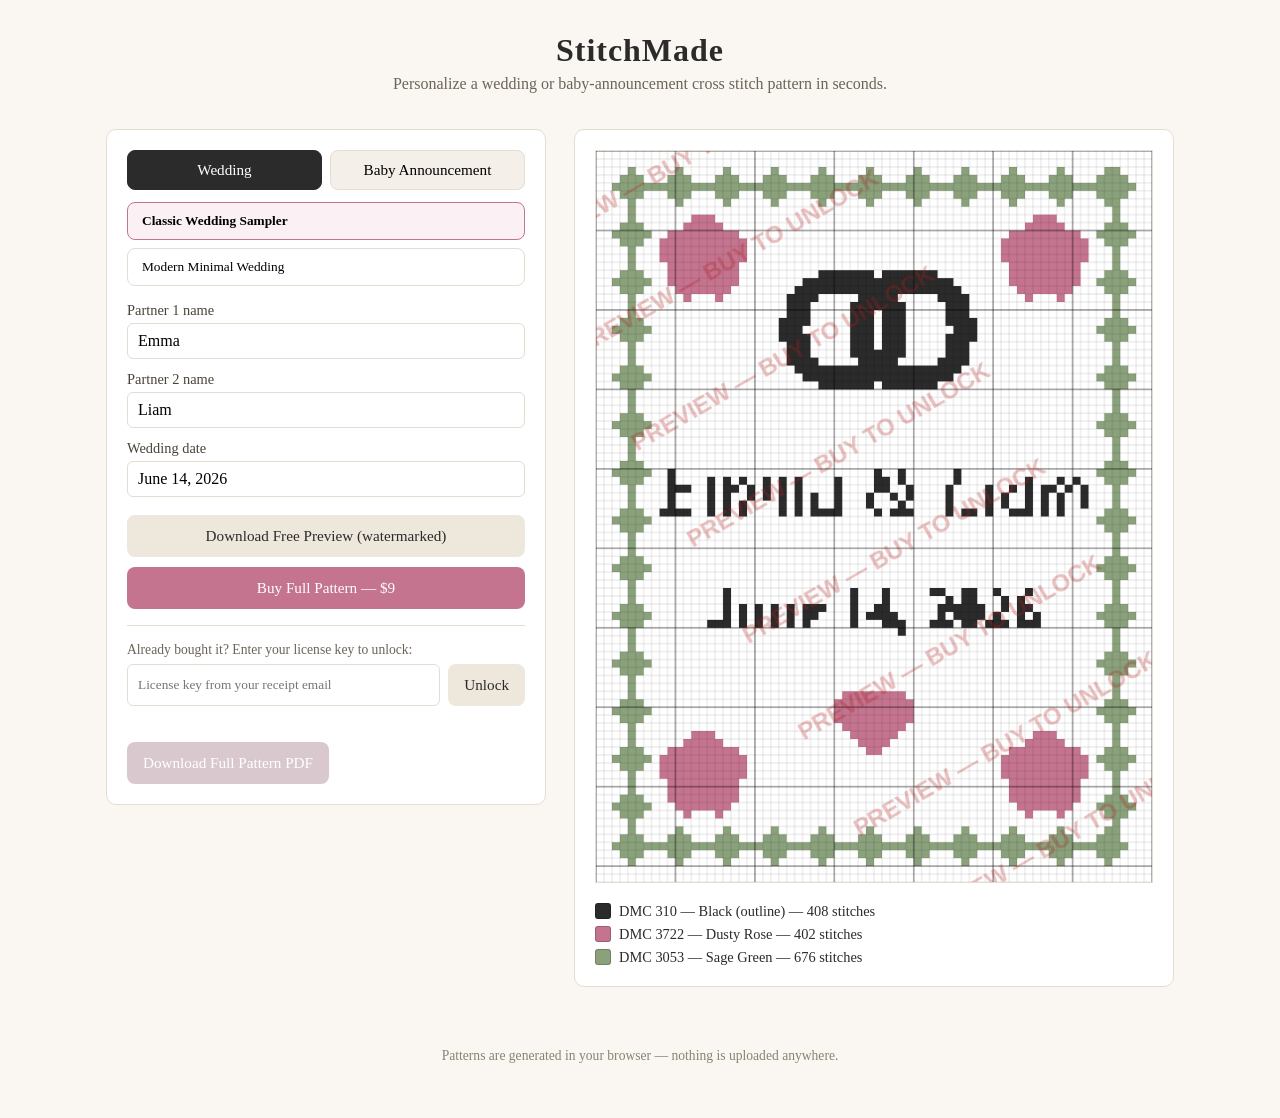
==== cross-stitch-generator/index.html @ 57f9a85e "Add custom cross-stitch pattern generator MVP Self-serve webapp: pick a wedding or baby-announcement" ====
<!doctype html>
<html lang="en">
<head>
  <meta charset="UTF-8" />
  <meta name="viewport" content="width=device-width, initial-scale=1.0" />
  <title>StitchMade — Custom Cross Stitch Pattern Generator</title>
  <link rel="stylesheet" href="style.css" />
</head>
<body>
  <header class="site-header">
    <h1>StitchMade</h1>
    <p>Personalize a wedding or baby-announcement cross stitch pattern in seconds.</p>
  </header>

  <main class="layout">
    <section class="controls">
      <div id="category-tabs" class="tabs"></div>
      <div id="template-cards" class="cards"></div>

      <div id="form-fields" class="form"></div>

      <div class="actions">
        <button id="download-preview-btn" class="btn secondary">Download Free Preview (watermarked)</button>
        <a id="buy-link" class="btn primary" target="_blank" rel="noopener">Buy Full Pattern — <span id="price-label"></span></a>
      </div>

      <div class="unlock-box">
        <label for="license-key-input">Already bought it? Enter your license key to unlock:</label>
        <div class="unlock-row">
          <input id="license-key-input" type="text" placeholder="License key from your receipt email" />
          <button id="unlock-btn" class="btn secondary">Unlock</button>
        </div>
        <p id="unlock-status" class="status"></p>
      </div>

      <button id="download-full-btn" class="btn primary" disabled>Download Full Pattern PDF</button>
    </section>

    <section class="preview">
      <canvas id="preview-canvas"></canvas>
      <div id="legend" class="legend"></div>
    </section>
  </main>

  <footer class="site-footer">
    <p>Patterns are generated in your browser — nothing is uploaded anywhere.</p>
  </footer>

  <script src="vendor/jspdf.umd.min.js"></script>
  <script src="config.js"></script>
  <script src="motifs.js"></script>
  <script src="textRaster.js"></script>
  <script src="templates.js"></script>
  <script src="renderer.js"></script>
  <script src="pdfExport.js"></script>
  <script src="app.js"></script>
</body>
</html>
---- cross-stitch-generator/style.css ----
:root {
  --ink: #2b2b2b;
  --rose: #c5748f;
  --sage: #8aa17c;
  --bg: #faf7f2;
  --card-bg: #ffffff;
  --border: #e3ddd2;
}

* { box-sizing: border-box; }

body {
  margin: 0;
  font-family: Georgia, 'Times New Roman', serif;
  background: var(--bg);
  color: var(--ink);
}

.site-header {
  text-align: center;
  padding: 32px 16px 12px;
}

.site-header h1 {
  margin: 0 0 6px;
  font-size: 2rem;
  letter-spacing: 0.03em;
}

.site-header p {
  margin: 0;
  color: #6b6459;
}

.layout {
  display: flex;
  flex-wrap: wrap;
  gap: 28px;
  max-width: 1100px;
  margin: 24px auto;
  padding: 0 16px;
  align-items: flex-start;
}

.controls {
  flex: 1 1 340px;
  min-width: 300px;
  background: var(--card-bg);
  border: 1px solid var(--border);
  border-radius: 10px;
  padding: 20px;
}

.tabs {
  display: flex;
  gap: 8px;
  margin-bottom: 12px;
}

.tab {
  flex: 1;
  padding: 10px;
  border: 1px solid var(--border);
  background: #f4f0e9;
  border-radius: 8px;
  cursor: pointer;
  font-family: inherit;
  font-size: 0.95rem;
}

.tab.active {
  background: var(--ink);
  color: #fff;
  border-color: var(--ink);
}

.cards {
  display: flex;
  flex-direction: column;
  gap: 8px;
  margin-bottom: 16px;
}

.card {
  text-align: left;
  padding: 10px 14px;
  border: 1px solid var(--border);
  background: #fff;
  border-radius: 8px;
  cursor: pointer;
  font-family: inherit;
}

.card.active {
  border-color: var(--rose);
  background: #fbf0f3;
  font-weight: bold;
}

.form {
  display: flex;
  flex-direction: column;
  gap: 12px;
  margin-bottom: 18px;
}

.form label {
  display: flex;
  flex-direction: column;
  gap: 4px;
  font-size: 0.9rem;
  color: #4a4438;
}

.form input {
  font-family: inherit;
  font-size: 1rem;
  padding: 8px 10px;
  border: 1px solid var(--border);
  border-radius: 6px;
}

.actions {
  display: flex;
  flex-direction: column;
  gap: 10px;
  margin-bottom: 16px;
}

.btn {
  display: inline-block;
  text-align: center;
  padding: 12px 16px;
  border-radius: 8px;
  border: none;
  cursor: pointer;
  font-family: inherit;
  font-size: 0.95rem;
  text-decoration: none;
}

.btn.primary {
  background: var(--rose);
  color: #fff;
}

.btn.primary:disabled {
  background: #d9c9ce;
  cursor: not-allowed;
}

.btn.secondary {
  background: #eee7db;
  color: var(--ink);
}

.unlock-box {
  border-top: 1px solid var(--border);
  padding-top: 14px;
  margin-bottom: 14px;
}

.unlock-box label {
  font-size: 0.85rem;
  color: #6b6459;
}

.unlock-row {
  display: flex;
  gap: 8px;
  margin-top: 6px;
}

.unlock-row input {
  flex: 1;
  padding: 8px 10px;
  border: 1px solid var(--border);
  border-radius: 6px;
  font-family: inherit;
}

.status {
  min-height: 1.2em;
  font-size: 0.85rem;
  margin: 6px 0 0;
}

.status.ok { color: #4b7a4f; }
.status.error { color: #a13b3b; }

.preview {
  flex: 1 1 500px;
  min-width: 320px;
  background: var(--card-bg);
  border: 1px solid var(--border);
  border-radius: 10px;
  padding: 20px;
  text-align: center;
}

#preview-canvas {
  max-width: 100%;
  border: 1px solid var(--border);
}

.legend {
  margin-top: 16px;
  text-align: left;
  display: flex;
  flex-direction: column;
  gap: 6px;
}

.legend-row {
  display: flex;
  align-items: center;
  gap: 8px;
  font-size: 0.9rem;
}

.swatch {
  width: 16px;
  height: 16px;
  border-radius: 3px;
  border: 1px solid rgba(0,0,0,0.2);
  display: inline-block;
}

.site-footer {
  text-align: center;
  padding: 24px 16px 40px;
  color: #8a8272;
  font-size: 0.85rem;
}
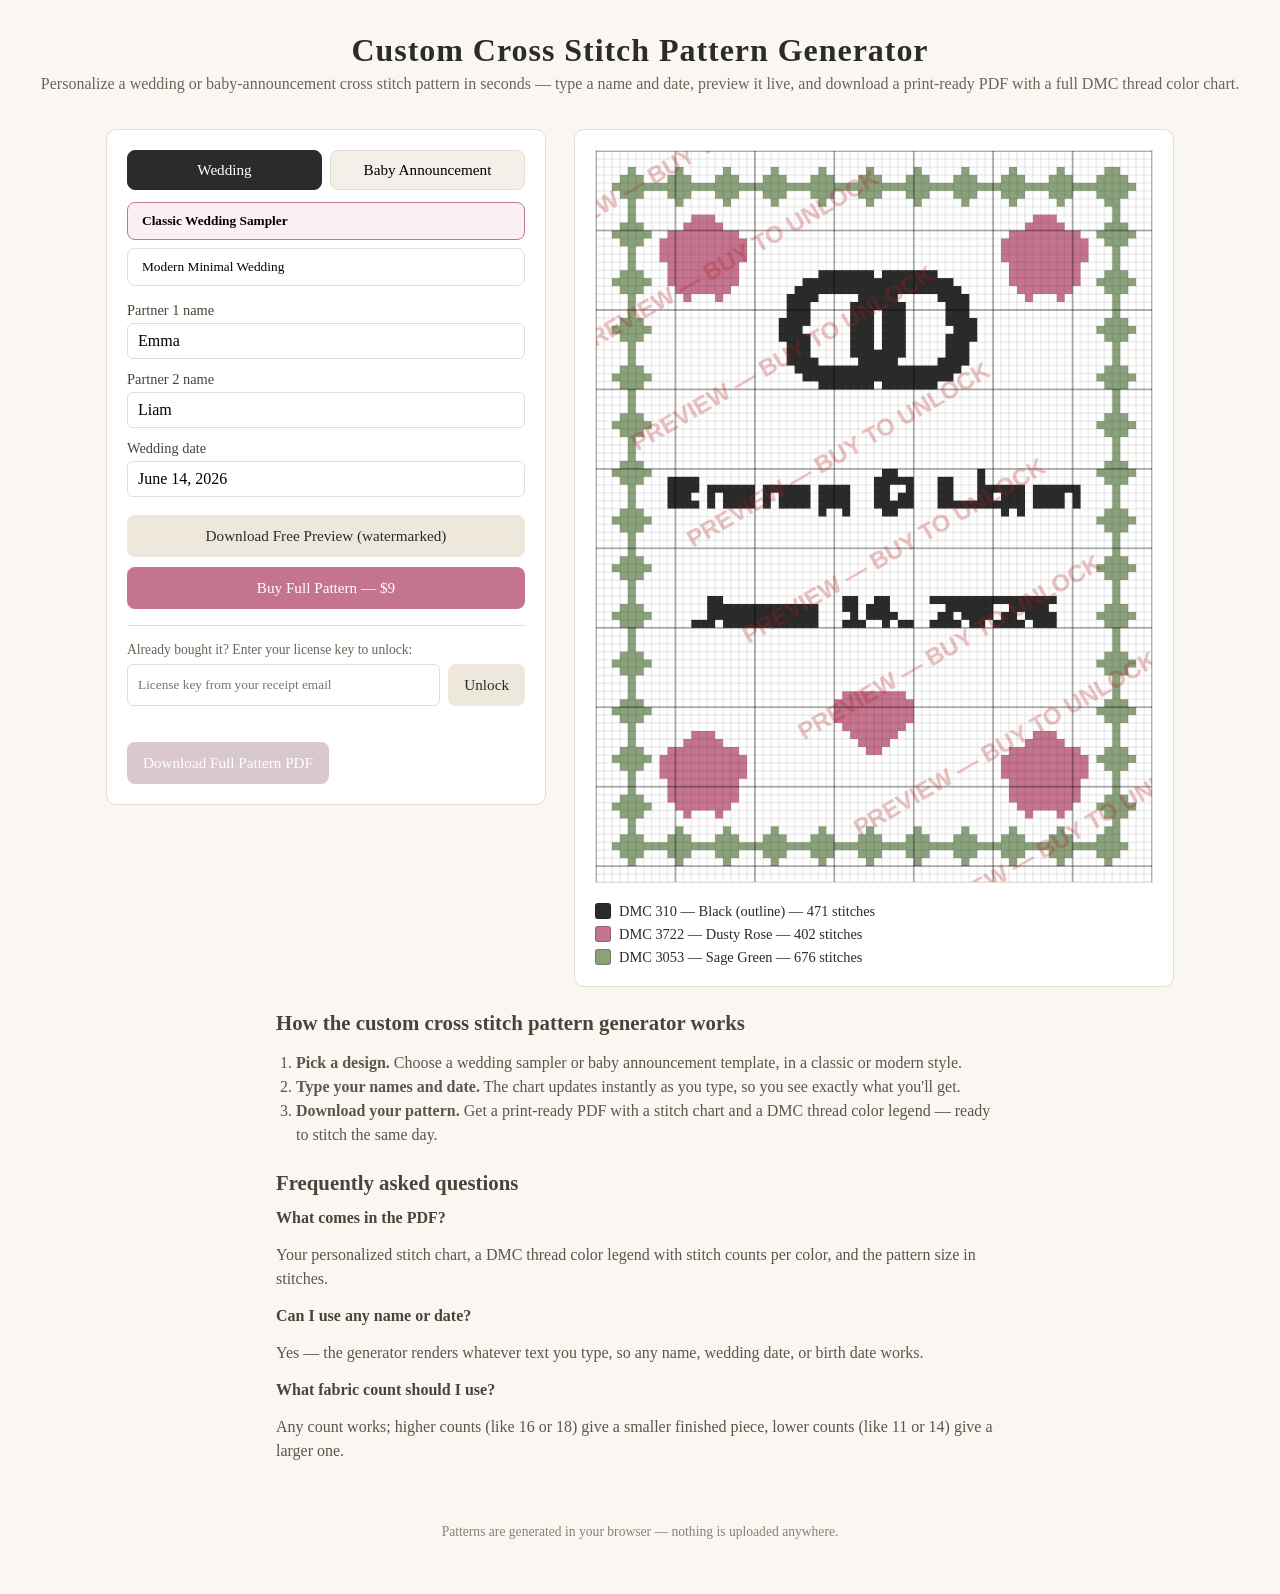
==== commit 3579ac95: "Add on-page SEO basics: meta tags, structured data, robots.txt Keyword-targeted title/description, O" ====
--- a/cross-stitch-generator/index.html
+++ b/cross-stitch-generator/index.html
@@ -3,13 +3,41 @@
 <head>
   <meta charset="UTF-8" />
   <meta name="viewport" content="width=device-width, initial-scale=1.0" />
-  <title>StitchMade — Custom Cross Stitch Pattern Generator</title>
+  <title>Custom Cross Stitch Pattern Generator — Personalized Wedding & Baby Name PDFs | StitchMade</title>
+  <meta name="description" content="Type a name and date, pick a wedding or baby-announcement design, and get an instant custom cross stitch pattern PDF with a full DMC thread color chart. No waiting for a designer." />
+  <link rel="canonical" href="https://muzzi420.github.io/getscreencloudpc/" />
+
+  <meta property="og:type" content="website" />
+  <meta property="og:title" content="Custom Cross Stitch Pattern Generator | StitchMade" />
+  <meta property="og:description" content="Personalize a wedding or baby-announcement cross stitch pattern with any name or date and download an instant PDF with DMC colors." />
+  <meta property="og:url" content="https://muzzi420.github.io/getscreencloudpc/" />
+  <meta name="twitter:card" content="summary" />
+  <meta name="twitter:title" content="Custom Cross Stitch Pattern Generator | StitchMade" />
+  <meta name="twitter:description" content="Personalize a wedding or baby-announcement cross stitch pattern with any name or date and download an instant PDF with DMC colors." />
+
   <link rel="stylesheet" href="style.css" />
+
+  <script type="application/ld+json">
+  {
+    "@context": "https://schema.org",
+    "@type": "WebApplication",
+    "name": "StitchMade Custom Cross Stitch Pattern Generator",
+    "url": "https://muzzi420.github.io/getscreencloudpc/",
+    "applicationCategory": "DesignApplication",
+    "operatingSystem": "Any (runs in browser)",
+    "description": "Generate a personalized wedding or baby-announcement cross stitch pattern PDF instantly by typing a name and date.",
+    "offers": {
+      "@type": "Offer",
+      "priceCurrency": "USD",
+      "price": "9"
+    }
+  }
+  </script>
 </head>
 <body>
   <header class="site-header">
-    <h1>StitchMade</h1>
-    <p>Personalize a wedding or baby-announcement cross stitch pattern in seconds.</p>
+    <h1>Custom Cross Stitch Pattern Generator</h1>
+    <p>Personalize a wedding or baby-announcement cross stitch pattern in seconds — type a name and date, preview it live, and download a print-ready PDF with a full DMC thread color chart.</p>
   </header>
 
   <main class="layout">
@@ -42,6 +70,25 @@
     </section>
   </main>
 
+  <section class="info-section">
+    <h2>How the custom cross stitch pattern generator works</h2>
+    <ol>
+      <li><strong>Pick a design.</strong> Choose a wedding sampler or baby announcement template, in a classic or modern style.</li>
+      <li><strong>Type your names and date.</strong> The chart updates instantly as you type, so you see exactly what you'll get.</li>
+      <li><strong>Download your pattern.</strong> Get a print-ready PDF with a stitch chart and a DMC thread color legend — ready to stitch the same day.</li>
+    </ol>
+  </section>
+
+  <section class="info-section">
+    <h2>Frequently asked questions</h2>
+    <h3>What comes in the PDF?</h3>
+    <p>Your personalized stitch chart, a DMC thread color legend with stitch counts per color, and the pattern size in stitches.</p>
+    <h3>Can I use any name or date?</h3>
+    <p>Yes — the generator renders whatever text you type, so any name, wedding date, or birth date works.</p>
+    <h3>What fabric count should I use?</h3>
+    <p>Any count works; higher counts (like 16 or 18) give a smaller finished piece, lower counts (like 11 or 14) give a larger one.</p>
+  </section>
+
   <footer class="site-footer">
     <p>Patterns are generated in your browser — nothing is uploaded anywhere.</p>
   </footer>
--- a/cross-stitch-generator/style.css
+++ b/cross-stitch-generator/style.css
@@ -1,3 +1,11 @@
+@font-face {
+  font-family: 'StitchBlock';
+  src: url('vendor/fonts/archivo-black.woff2') format('woff2');
+  font-weight: 400;
+  font-style: normal;
+  font-display: block;
+}
+
 :root {
   --ink: #2b2b2b;
   --rose: #c5748f;
@@ -226,6 +234,33 @@
   display: inline-block;
 }
 
+.info-section {
+  max-width: 760px;
+  margin: 24px auto;
+  padding: 0 16px;
+  color: #4a4438;
+}
+
+.info-section h2 {
+  font-size: 1.3rem;
+  margin-bottom: 10px;
+}
+
+.info-section h3 {
+  font-size: 1rem;
+  margin: 14px 0 4px;
+}
+
+.info-section p,
+.info-section li {
+  line-height: 1.5;
+  color: #5c5648;
+}
+
+.info-section ol {
+  padding-left: 20px;
+}
+
 .site-footer {
   text-align: center;
   padding: 24px 16px 40px;
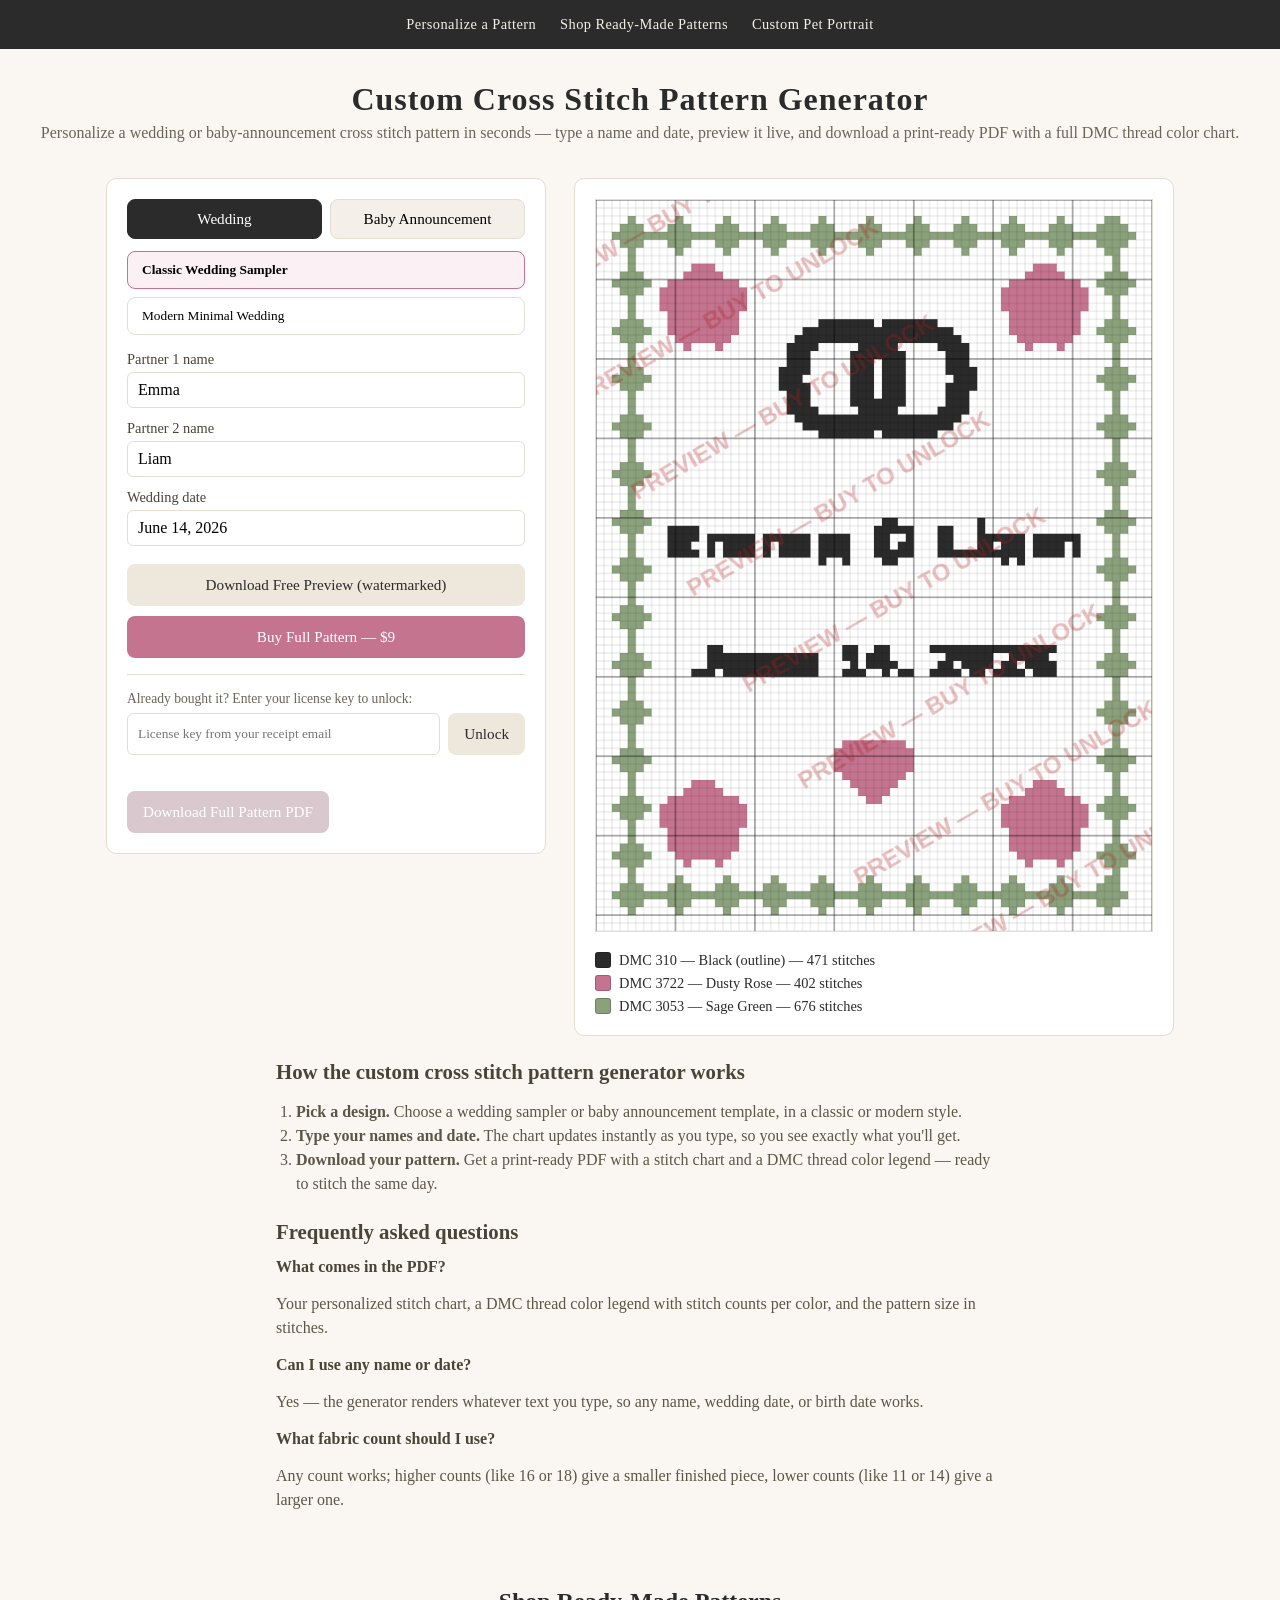
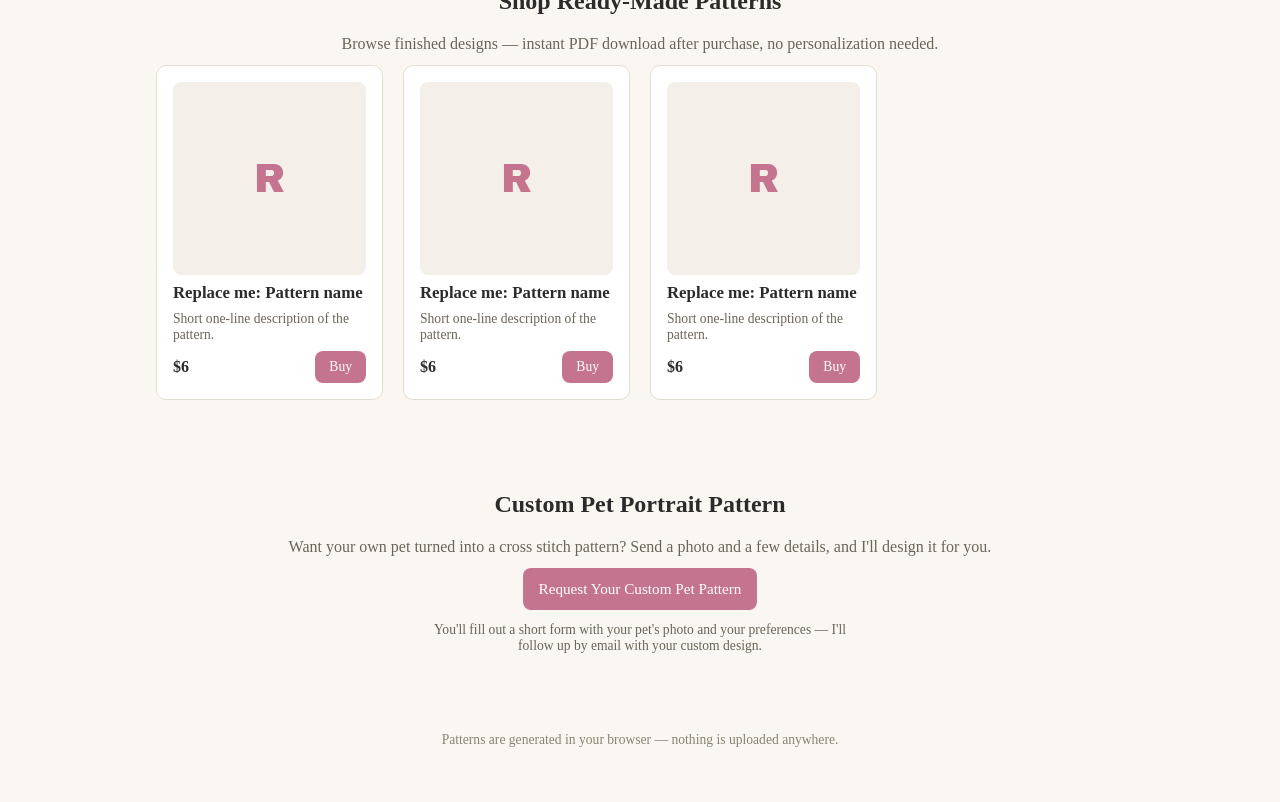
==== commit 5b0dacef: "Add Shop and Custom Pet Portrait sections Shop: an editable catalog (products.js) for selling ready-" ====
--- a/cross-stitch-generator/index.html
+++ b/cross-stitch-generator/index.html
@@ -35,58 +35,85 @@
   </script>
 </head>
 <body>
-  <header class="site-header">
-    <h1>Custom Cross Stitch Pattern Generator</h1>
-    <p>Personalize a wedding or baby-announcement cross stitch pattern in seconds — type a name and date, preview it live, and download a print-ready PDF with a full DMC thread color chart.</p>
-  </header>
+  <nav class="site-nav">
+    <a href="#personalize">Personalize a Pattern</a>
+    <a href="#shop">Shop Ready-Made Patterns</a>
+    <a href="#custom-pet">Custom Pet Portrait</a>
+  </nav>
 
-  <main class="layout">
-    <section class="controls">
-      <div id="category-tabs" class="tabs"></div>
-      <div id="template-cards" class="cards"></div>
+  <section id="personalize">
+    <header class="site-header">
+      <h1>Custom Cross Stitch Pattern Generator</h1>
+      <p>Personalize a wedding or baby-announcement cross stitch pattern in seconds — type a name and date, preview it live, and download a print-ready PDF with a full DMC thread color chart.</p>
+    </header>
 
-      <div id="form-fields" class="form"></div>
+    <main class="layout">
+      <section class="controls">
+        <div id="category-tabs" class="tabs"></div>
+        <div id="template-cards" class="cards"></div>
 
-      <div class="actions">
-        <button id="download-preview-btn" class="btn secondary">Download Free Preview (watermarked)</button>
-        <a id="buy-link" class="btn primary" target="_blank" rel="noopener">Buy Full Pattern — <span id="price-label"></span></a>
-      </div>
+        <div id="form-fields" class="form"></div>
 
-      <div class="unlock-box">
-        <label for="license-key-input">Already bought it? Enter your license key to unlock:</label>
-        <div class="unlock-row">
-          <input id="license-key-input" type="text" placeholder="License key from your receipt email" />
-          <button id="unlock-btn" class="btn secondary">Unlock</button>
+        <div class="actions">
+          <button id="download-preview-btn" class="btn secondary">Download Free Preview (watermarked)</button>
+          <a id="buy-link" class="btn primary" target="_blank" rel="noopener">Buy Full Pattern — <span id="price-label"></span></a>
         </div>
-        <p id="unlock-status" class="status"></p>
-      </div>
 
-      <button id="download-full-btn" class="btn primary" disabled>Download Full Pattern PDF</button>
+        <div class="unlock-box">
+          <label for="license-key-input">Already bought it? Enter your license key to unlock:</label>
+          <div class="unlock-row">
+            <input id="license-key-input" type="text" placeholder="License key from your receipt email" />
+            <button id="unlock-btn" class="btn secondary">Unlock</button>
+          </div>
+          <p id="unlock-status" class="status"></p>
+        </div>
+
+        <button id="download-full-btn" class="btn primary" disabled>Download Full Pattern PDF</button>
+      </section>
+
+      <section class="preview">
+        <canvas id="preview-canvas"></canvas>
+        <div id="legend" class="legend"></div>
+      </section>
+    </main>
+
+    <section class="info-section">
+      <h2>How the custom cross stitch pattern generator works</h2>
+      <ol>
+        <li><strong>Pick a design.</strong> Choose a wedding sampler or baby announcement template, in a classic or modern style.</li>
+        <li><strong>Type your names and date.</strong> The chart updates instantly as you type, so you see exactly what you'll get.</li>
+        <li><strong>Download your pattern.</strong> Get a print-ready PDF with a stitch chart and a DMC thread color legend — ready to stitch the same day.</li>
+      </ol>
     </section>
 
-    <section class="preview">
-      <canvas id="preview-canvas"></canvas>
-      <div id="legend" class="legend"></div>
+    <section class="info-section">
+      <h2>Frequently asked questions</h2>
+      <h3>What comes in the PDF?</h3>
+      <p>Your personalized stitch chart, a DMC thread color legend with stitch counts per color, and the pattern size in stitches.</p>
+      <h3>Can I use any name or date?</h3>
+      <p>Yes — the generator renders whatever text you type, so any name, wedding date, or birth date works.</p>
+      <h3>What fabric count should I use?</h3>
+      <p>Any count works; higher counts (like 16 or 18) give a smaller finished piece, lower counts (like 11 or 14) give a larger one.</p>
     </section>
-  </main>
-
-  <section class="info-section">
-    <h2>How the custom cross stitch pattern generator works</h2>
-    <ol>
-      <li><strong>Pick a design.</strong> Choose a wedding sampler or baby announcement template, in a classic or modern style.</li>
-      <li><strong>Type your names and date.</strong> The chart updates instantly as you type, so you see exactly what you'll get.</li>
-      <li><strong>Download your pattern.</strong> Get a print-ready PDF with a stitch chart and a DMC thread color legend — ready to stitch the same day.</li>
-    </ol>
   </section>
 
-  <section class="info-section">
-    <h2>Frequently asked questions</h2>
-    <h3>What comes in the PDF?</h3>
-    <p>Your personalized stitch chart, a DMC thread color legend with stitch counts per color, and the pattern size in stitches.</p>
-    <h3>Can I use any name or date?</h3>
-    <p>Yes — the generator renders whatever text you type, so any name, wedding date, or birth date works.</p>
-    <h3>What fabric count should I use?</h3>
-    <p>Any count works; higher counts (like 16 or 18) give a smaller finished piece, lower counts (like 11 or 14) give a larger one.</p>
+  <section id="shop" class="shop-section">
+    <header class="site-header">
+      <h2>Shop Ready-Made Patterns</h2>
+      <p>Browse finished designs — instant PDF download after purchase, no personalization needed.</p>
+    </header>
+    <div id="shop-grid" class="shop-grid"></div>
+  </section>
+
+  <section id="custom-pet" class="pet-section">
+    <header class="site-header">
+      <h2>Custom Pet Portrait Pattern</h2>
+      <p>Want your own pet turned into a cross stitch pattern? Send a photo and a few details, and I'll design it for you.</p>
+    </header>
+    <div class="pet-cta">
+      <a id="pet-form-link" class="btn primary" target="_blank" rel="noopener">Request Your Custom Pet Pattern</a>
+      <p class="pet-note">You'll fill out a short form with your pet's photo and your preferences — I'll follow up by email with your custom design.</p>
+    </div>
   </section>
 
   <footer class="site-footer">
@@ -100,6 +127,8 @@
   <script src="templates.js"></script>
   <script src="renderer.js"></script>
   <script src="pdfExport.js"></script>
+  <script src="products.js"></script>
+  <script src="shop.js"></script>
   <script src="app.js"></script>
 </body>
 </html>
--- a/cross-stitch-generator/style.css
+++ b/cross-stitch-generator/style.css
@@ -17,11 +17,121 @@
 
 * { box-sizing: border-box; }
 
+html {
+  scroll-behavior: smooth;
+}
+
 body {
   margin: 0;
   font-family: Georgia, 'Times New Roman', serif;
   background: var(--bg);
   color: var(--ink);
+}
+
+.site-nav {
+  display: flex;
+  justify-content: center;
+  gap: 24px;
+  flex-wrap: wrap;
+  padding: 16px;
+  background: var(--ink);
+}
+
+.site-nav a {
+  color: #f4f0e9;
+  text-decoration: none;
+  font-size: 0.9rem;
+  letter-spacing: 0.03em;
+}
+
+.site-nav a:hover {
+  color: var(--rose);
+}
+
+.shop-section,
+.pet-section {
+  max-width: 1000px;
+  margin: 0 auto;
+  padding-bottom: 40px;
+}
+
+.shop-grid {
+  display: grid;
+  grid-template-columns: repeat(auto-fill, minmax(220px, 1fr));
+  gap: 20px;
+  padding: 0 16px;
+}
+
+.product-card {
+  background: var(--card-bg);
+  border: 1px solid var(--border);
+  border-radius: 10px;
+  padding: 16px;
+  display: flex;
+  flex-direction: column;
+  gap: 8px;
+}
+
+.product-image {
+  width: 100%;
+  aspect-ratio: 1 / 1;
+  border-radius: 8px;
+  overflow: hidden;
+  background: #f4f0e9;
+  display: flex;
+  align-items: center;
+  justify-content: center;
+}
+
+.product-image img {
+  width: 100%;
+  height: 100%;
+  object-fit: cover;
+}
+
+.product-image.placeholder {
+  font-size: 2.5rem;
+  color: var(--rose);
+  font-family: 'StitchBlock', Arial, sans-serif;
+}
+
+.product-card h3 {
+  margin: 0;
+  font-size: 1.05rem;
+}
+
+.product-desc {
+  margin: 0;
+  font-size: 0.85rem;
+  color: #6b6459;
+  flex: 1;
+}
+
+.product-footer {
+  display: flex;
+  align-items: center;
+  justify-content: space-between;
+}
+
+.product-price {
+  font-weight: bold;
+}
+
+.btn.small {
+  padding: 8px 14px;
+  font-size: 0.85rem;
+}
+
+.pet-cta {
+  text-align: center;
+  padding: 0 16px;
+}
+
+.pet-note {
+  margin: 12px auto 0;
+  max-width: 420px;
+  font-size: 0.85rem;
+  color: #6b6459;
 }
 
 .site-header {
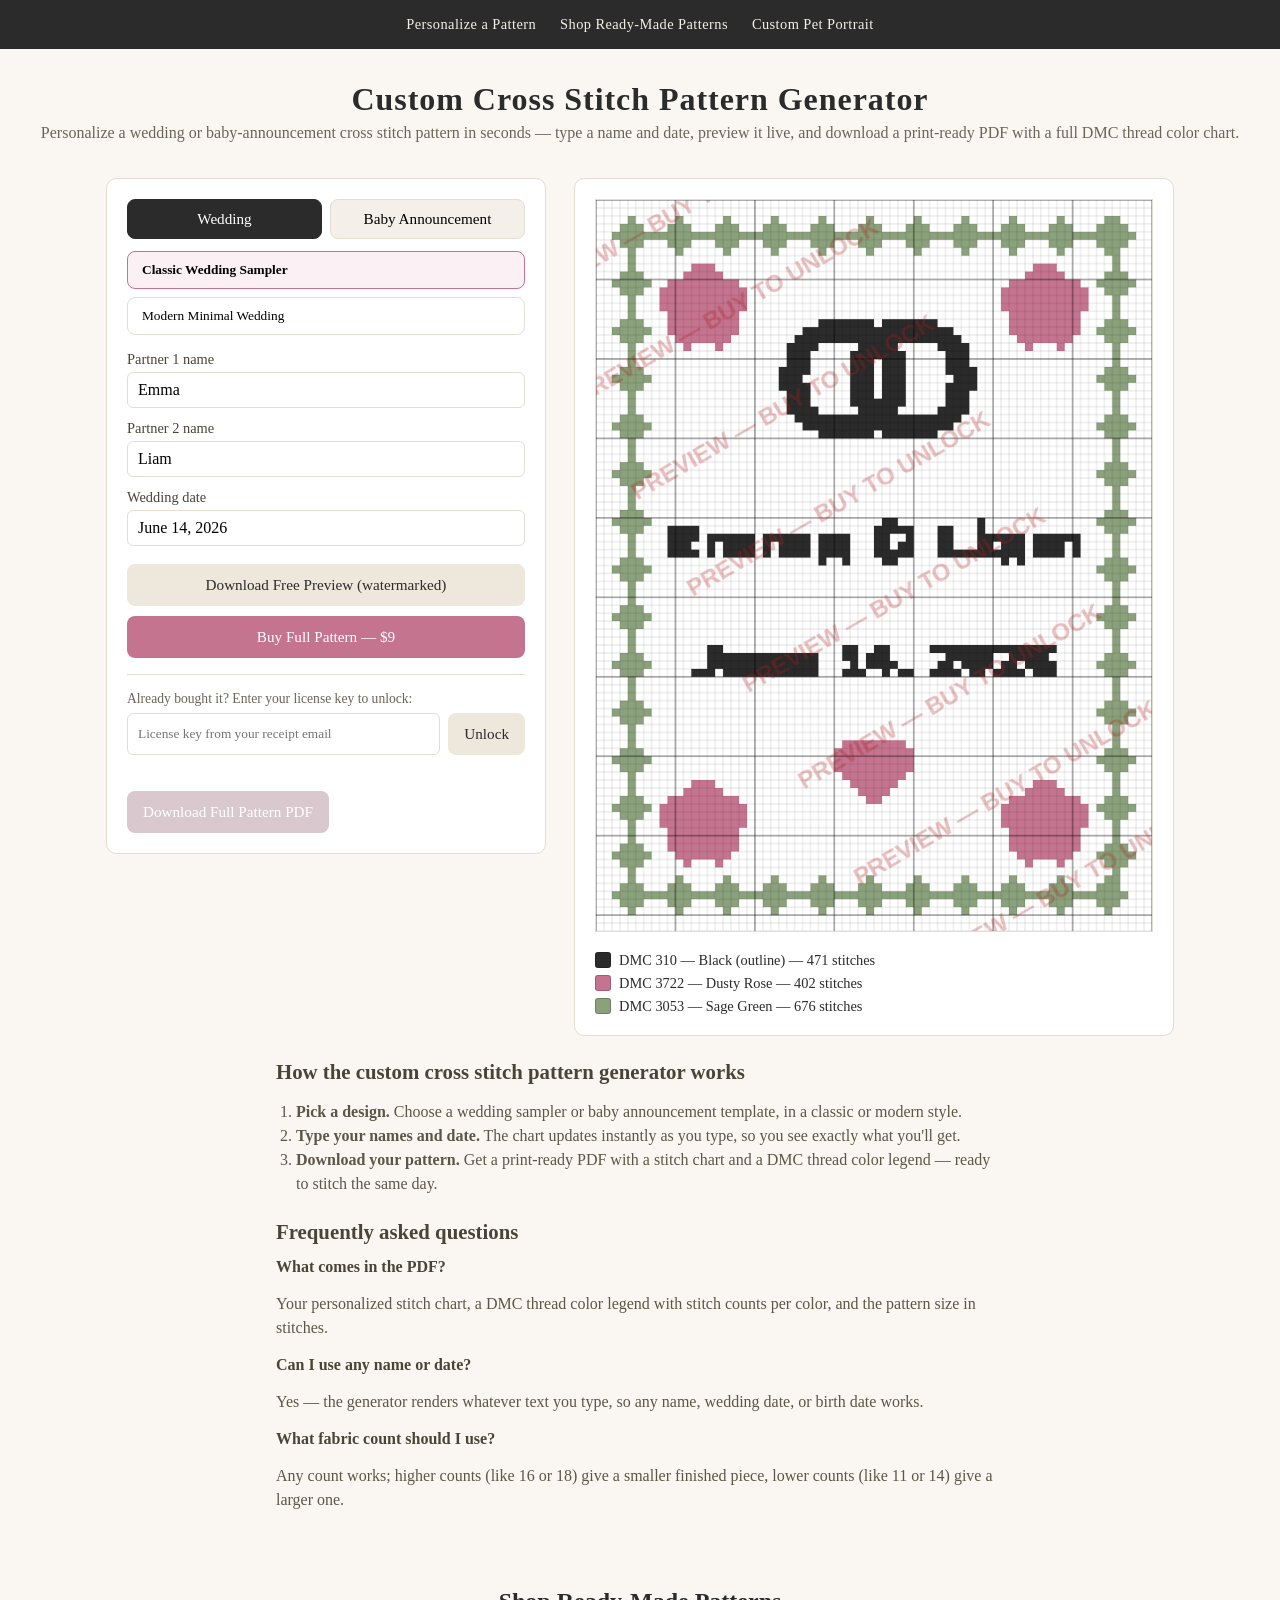
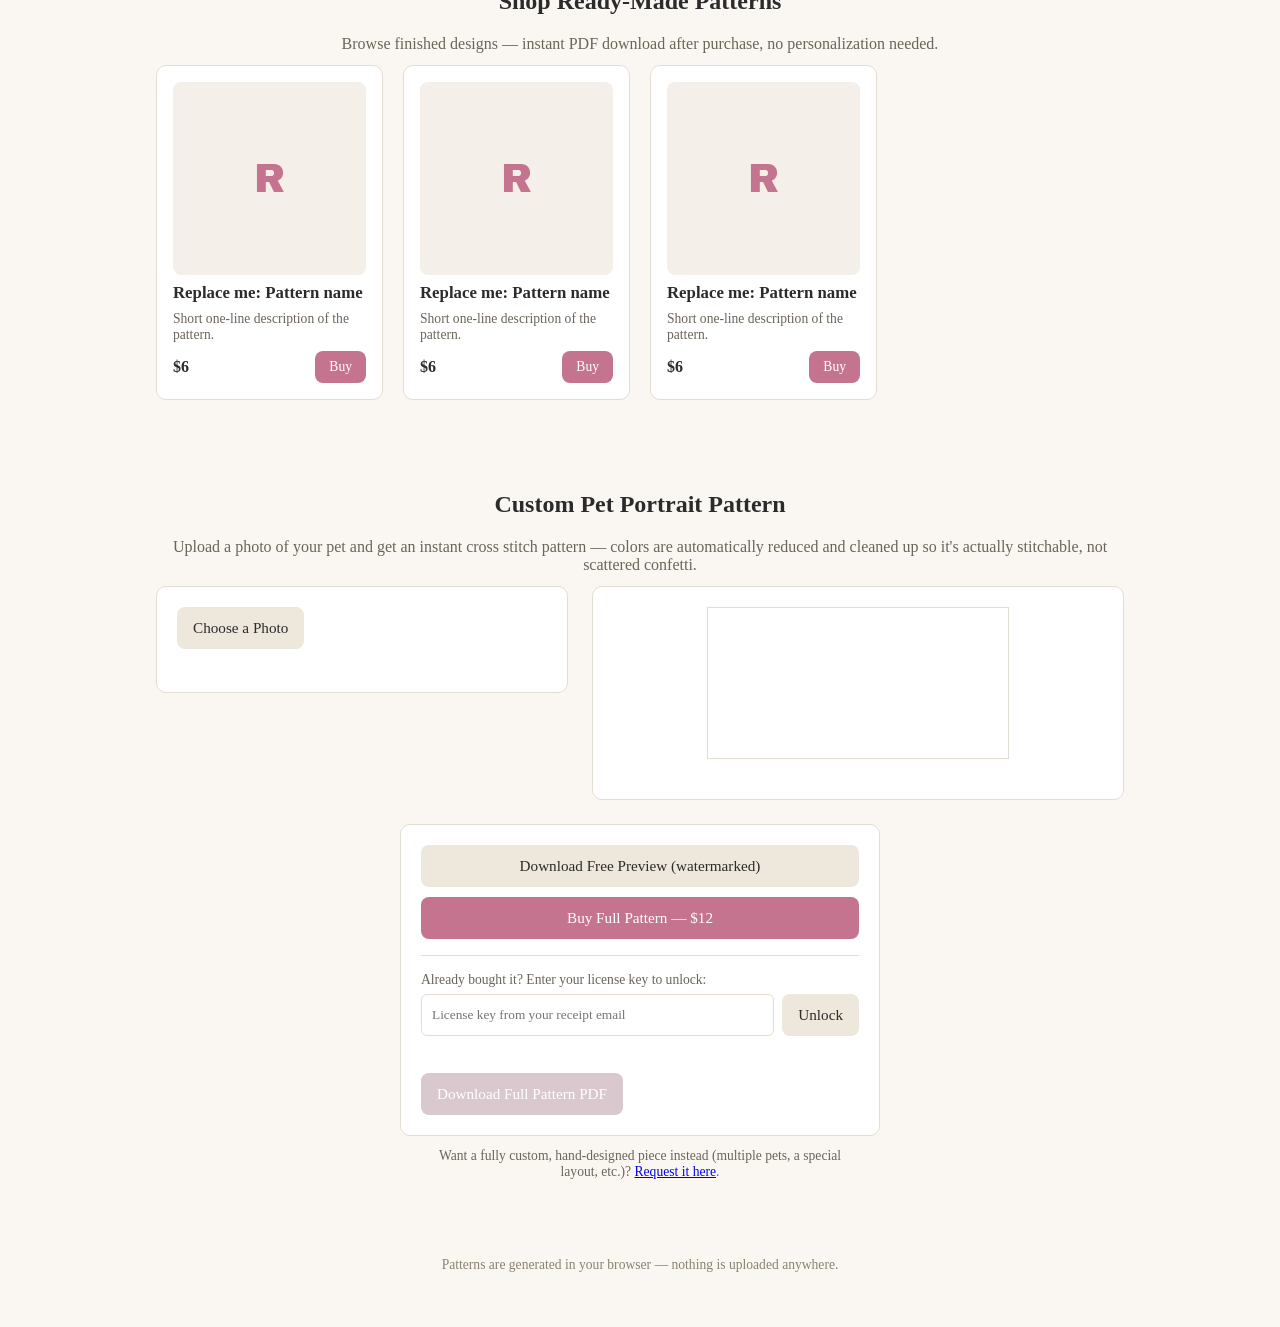
==== commit 9682f408: "Automate pet portrait patterns: photo upload to instant pattern Replaces the Google-Form-only pet fl" ====
--- a/cross-stitch-generator/index.html
+++ b/cross-stitch-generator/index.html
@@ -108,11 +108,55 @@
   <section id="custom-pet" class="pet-section">
     <header class="site-header">
       <h2>Custom Pet Portrait Pattern</h2>
-      <p>Want your own pet turned into a cross stitch pattern? Send a photo and a few details, and I'll design it for you.</p>
+      <p>Upload a photo of your pet and get an instant cross stitch pattern — colors are automatically reduced and cleaned up so it's actually stitchable, not scattered confetti.</p>
     </header>
+
+    <div class="pet-tool">
+      <div class="pet-upload">
+        <label for="pet-photo-input" class="btn secondary">Choose a Photo</label>
+        <input id="pet-photo-input" type="file" accept="image/*" hidden />
+        <div id="pet-controls" class="pet-controls" style="display:none">
+          <label>Pattern size
+            <select id="pet-size-select">
+              <option value="small">Small (~50 stitches)</option>
+              <option value="medium" selected>Medium (~70 stitches)</option>
+              <option value="large">Large (~95 stitches)</option>
+            </select>
+          </label>
+          <label>Number of thread colors: <span id="pet-color-count-label">12</span>
+            <input id="pet-color-count" type="range" min="6" max="20" value="12" />
+          </label>
+          <button id="pet-regenerate-btn" class="btn secondary">Regenerate</button>
+        </div>
+        <p id="pet-status" class="status"></p>
+      </div>
+
+      <div class="pet-preview">
+        <canvas id="pet-preview-canvas"></canvas>
+        <div id="pet-legend" class="legend"></div>
+      </div>
+    </div>
+
+    <div class="pet-purchase">
+      <div class="actions">
+        <button id="pet-download-preview-btn" class="btn secondary">Download Free Preview (watermarked)</button>
+        <a id="pet-buy-link" class="btn primary" target="_blank" rel="noopener">Buy Full Pattern — <span id="pet-price-label"></span></a>
+      </div>
+
+      <div class="unlock-box">
+        <label for="pet-license-key-input">Already bought it? Enter your license key to unlock:</label>
+        <div class="unlock-row">
+          <input id="pet-license-key-input" type="text" placeholder="License key from your receipt email" />
+          <button id="pet-unlock-btn" class="btn secondary">Unlock</button>
+        </div>
+        <p id="pet-unlock-status" class="status"></p>
+      </div>
+
+      <button id="pet-download-full-btn" class="btn primary" disabled>Download Full Pattern PDF</button>
+    </div>
+
     <div class="pet-cta">
-      <a id="pet-form-link" class="btn primary" target="_blank" rel="noopener">Request Your Custom Pet Pattern</a>
-      <p class="pet-note">You'll fill out a short form with your pet's photo and your preferences — I'll follow up by email with your custom design.</p>
+      <p class="pet-note">Want a fully custom, hand-designed piece instead (multiple pets, a special layout, etc.)? <a id="pet-form-link" target="_blank" rel="noopener">Request it here</a>.</p>
     </div>
   </section>
 
@@ -129,6 +173,9 @@
   <script src="pdfExport.js"></script>
   <script src="products.js"></script>
   <script src="shop.js"></script>
+  <script src="dmcPalette.js"></script>
+  <script src="photoConverter.js"></script>
+  <script src="pet.js"></script>
   <script src="app.js"></script>
 </body>
 </html>
--- a/cross-stitch-generator/style.css
+++ b/cross-stitch-generator/style.css
@@ -377,3 +377,64 @@
   color: #8a8272;
   font-size: 0.85rem;
 }
+
+.pet-tool {
+  display: flex;
+  flex-wrap: wrap;
+  gap: 24px;
+  max-width: 1000px;
+  margin: 0 auto;
+  padding: 0 16px;
+  align-items: flex-start;
+}
+
+.pet-upload {
+  flex: 1 1 280px;
+  background: var(--card-bg);
+  border: 1px solid var(--border);
+  border-radius: 10px;
+  padding: 20px;
+}
+
+.pet-controls {
+  display: flex;
+  flex-direction: column;
+  gap: 14px;
+  margin-top: 16px;
+}
+
+.pet-controls label {
+  display: flex;
+  flex-direction: column;
+  gap: 4px;
+  font-size: 0.9rem;
+  color: #4a4438;
+}
+
+.pet-controls select,
+.pet-controls input[type='range'] {
+  font-family: inherit;
+}
+
+.pet-preview {
+  flex: 1 1 400px;
+  background: var(--card-bg);
+  border: 1px solid var(--border);
+  border-radius: 10px;
+  padding: 20px;
+  text-align: center;
+}
+
+.pet-preview canvas {
+  max-width: 100%;
+  border: 1px solid var(--border);
+}
+
+.pet-purchase {
+  max-width: 480px;
+  margin: 24px auto 0;
+  padding: 20px;
+  background: var(--card-bg);
+  border: 1px solid var(--border);
+  border-radius: 10px;
+}
